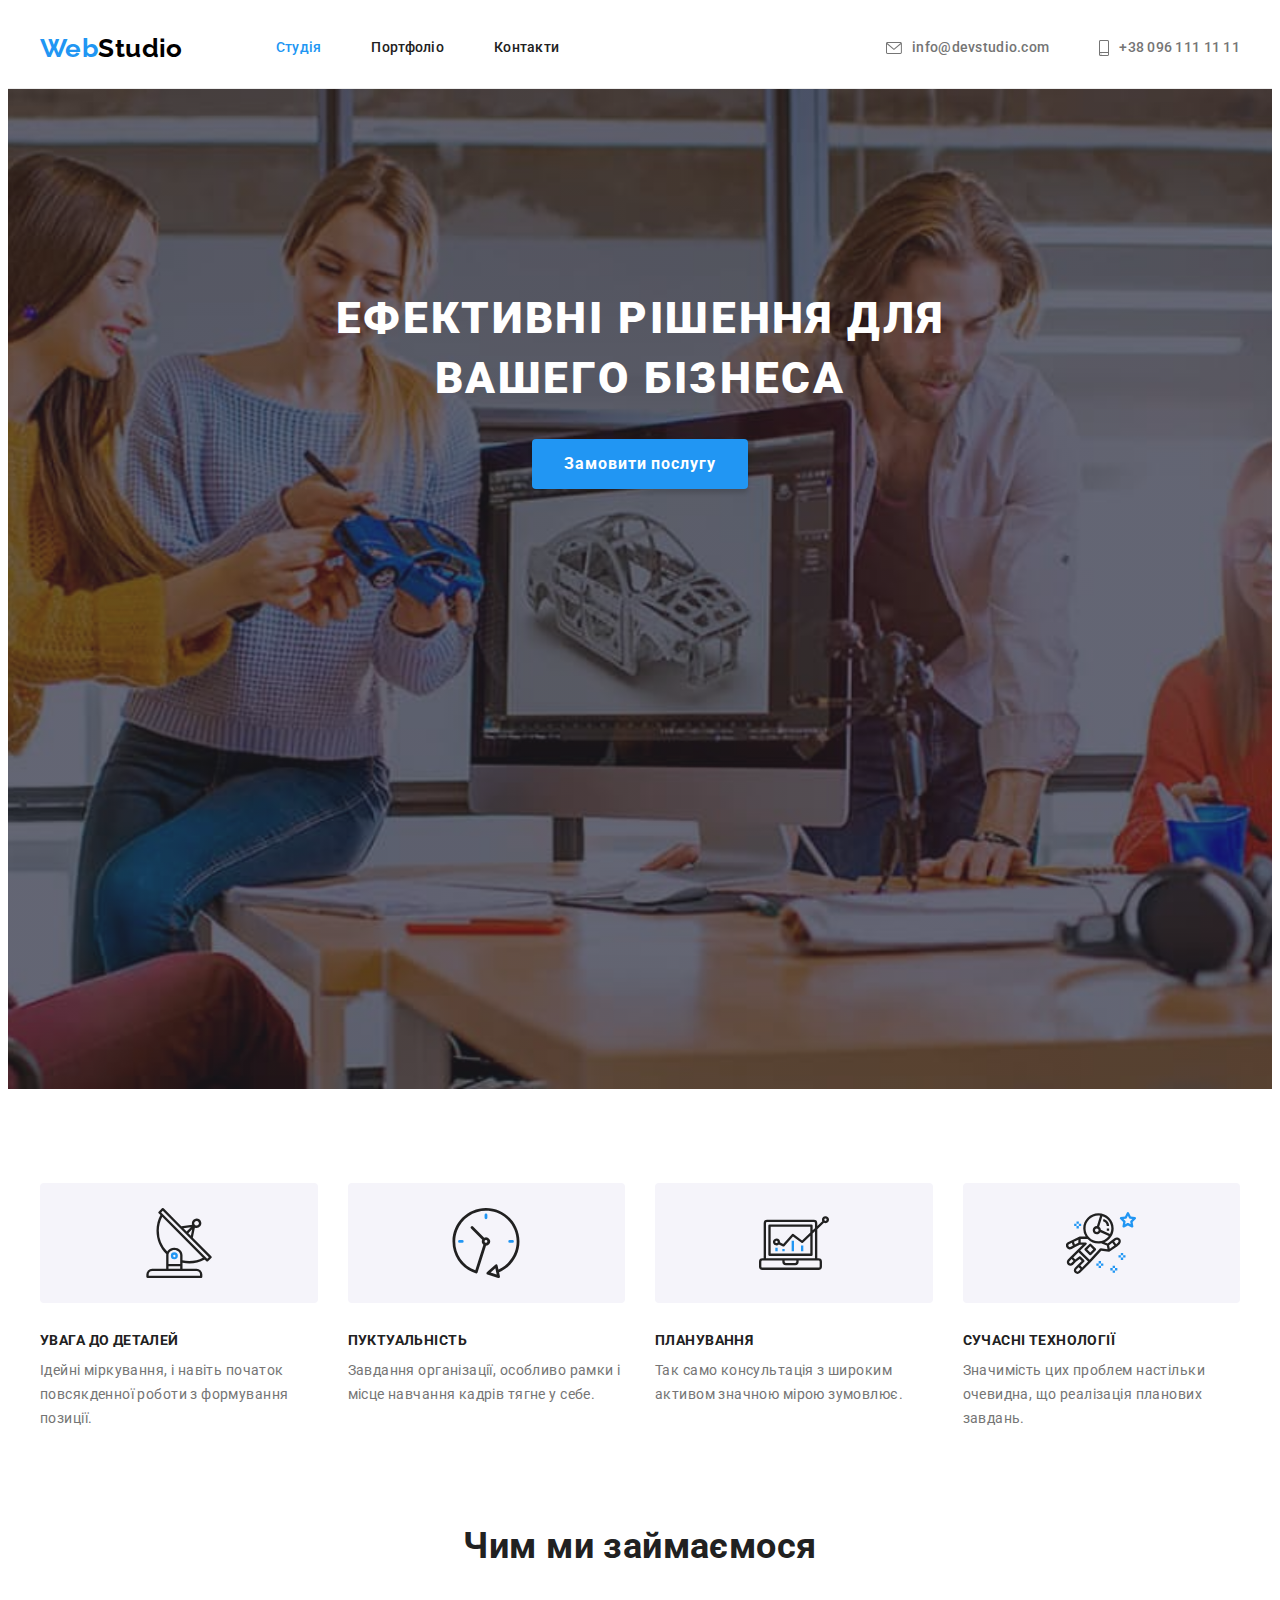
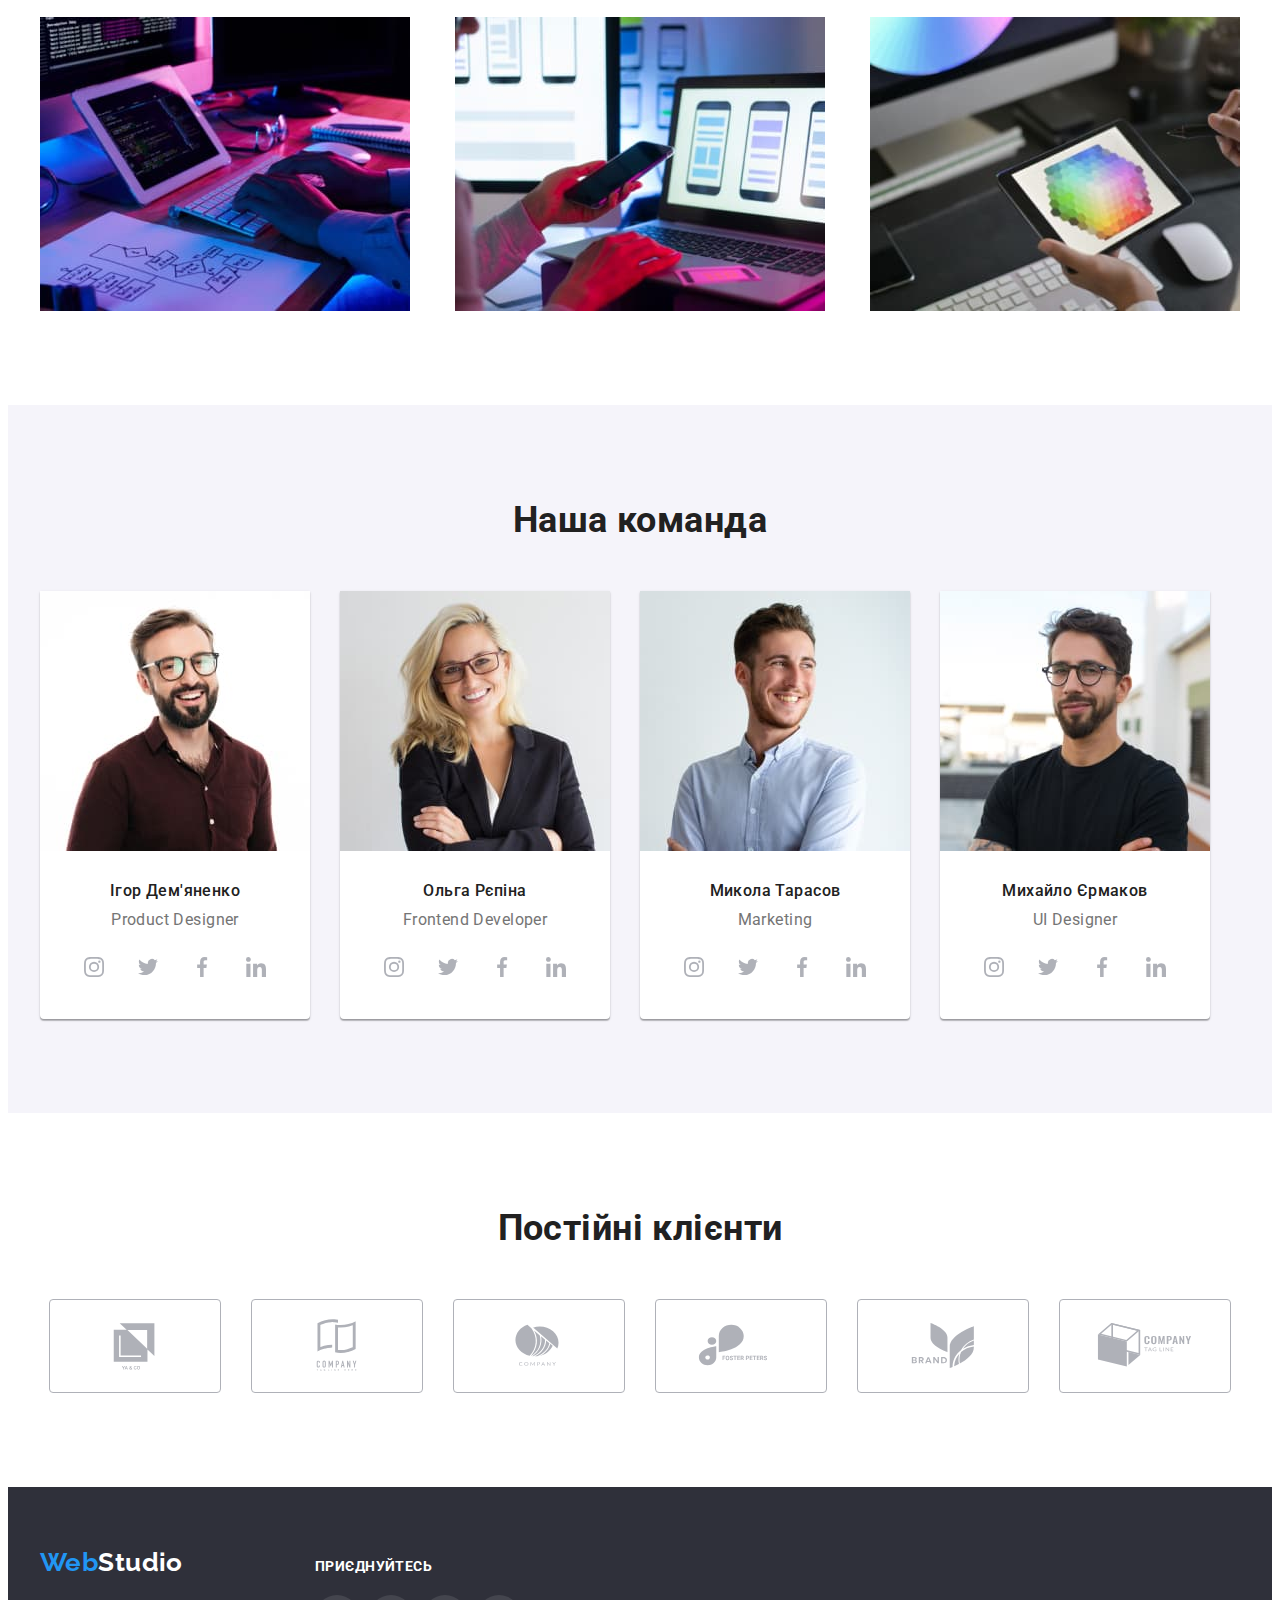
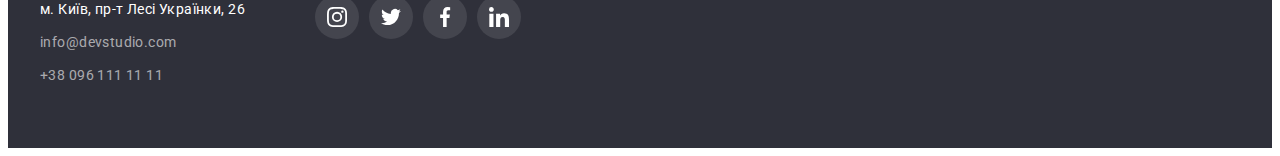
==== index.html @ c3228a9e "hw4" ====
<!DOCTYPE html>
<html lang="uk">
<head>
    <meta charset="UTF-8">
    <meta http-equiv="X-UA-Compatible" content="IE=edge">
    <meta name="viewport" content="width=device-width, initial-scale=1.0">
    <title>Студія</title>
    <link href="https://fonts.googleapis.com/css2?family=Raleway:wght@700&family=Roboto:wght@400;500;700;900&display=swap"
        rel="stylesheet">
    <link rel="stylesheet" href="https://cdnjs.cloudflare.com/ajax/libs/modern-normalize/1.1.0/modern-normalize.min.css"
        integrity="sha512-wpPYUAdjBVSE4KJnH1VR1HeZfpl1ub8YT/NKx4PuQ5NmX2tKuGu6U/JRp5y+Y8XG2tV+wKQpNHVUX03MfMFn9Q=="
        crossorigin="anonymous" referrerpolicy="no-referrer">
    <link rel="stylesheet" href="./css/styles.css">
</head>
<body>

    <header>
        <div class="container logo-flex">
            <nav class="site-nav">
                <a href="./index.html" class="logo">
                    <span class="logo accent">Web</span>Studio
                </a>
                <ul class="nav-list style-list">
                    <li class="item"><a href="./index.html" class="list current">Студія</a></li>
                    <li class="item"><a href="./portfolio.html" class="list">Портфоліо</a></li>
                    <li class="item"><a href="" class="list">Контакти</a></li>
                </ul>
            </nav>
            <div class="contacts-flex">
                <ul class="header-contacts style-list">
                    <li class="item">
                        <a href="mailto:info@devstudio.com" class="list link-contacts"><svg width="16" height="12"
                                class="svg-contacts mail">
                                <use href="./images/sprite.svg#email"></use>
                            </svg>info@devstudio.com</a>
    
                    </li>
                    <li class="item">
                        <a href="tel:+380961111111" class="list link-contacts"><svg width="10" height="16" class="svg-contacts tel">
                                <use href="./images/sprite.svg#smartphone"></use>
                            </svg>+38 096 111 11 11</a>
                    </li>
                </ul>
            </div>
        </div>
    </header>

    <main>
        <section class="overlay">
            <div class="hero">
                <h1 class="hero-title">Ефективні рішення для вашего бізнеса</h1>
                <button type="button" class="btn-hero">Замовити послугу</button>
            </div>
        </section>

        <section class="benefits section padding-no">
            <div class="container">
                <h2 class="visually-hidden">Переваги</h2>
                    <ul class="benefits-list style-list"> 
                        <li class="benefit-card">
                            <div class="benefit-img">
                                <svg width="70" height="70" class="benefit-svg">
                                    <use href="./images/sprite.svg#antenna"></use>
                                </svg>
                            </div>
                            <h3 class="title">Увага до деталей</h3>
                            <p class="benefits-descr">Ідейні міркування, і навіть початок повсякденної роботи з формування позиції.</p>
                        </li>
                        <li class="benefit-card">
                            <div class="benefit-img">
                                <svg width="70" height="70" class="benefit-svg">
                                    <use href="./images/sprite.svg#clock"></use>
                                </svg>
                            </div>
                            <h3 class="title">Пуктуальність</h3>
                            <p class="benefits-descr">Завдання організації, особливо рамки і місце навчання кадрів тягне у себе.</p>
                        </li>
                        <li class="benefit-card">
                            <div class="benefit-img">
                                <svg width="70" height="70" class="benefit-svg">
                                    <use href="./images/sprite.svg#diagram"></use>
                                </svg>
                            </div>
                            <h3 class="title">Планування</h3>
                            <p class="benefits-descr">Так само консультація з широким активом значною мірою зумовлює.</p>
                        </li>
                        <li class="benefit-card">
                            <div class="benefit-img">
                                <svg width="70" height="70" class="benefit-svg">
                                    <use href="./images/sprite.svg#astronaut"></use>
                                </svg>
                            </div>
                            <h3 class="title">Сучасні технології</h3>
                            <p class="benefits-descr">Значимість цих проблем настільки очевидна, що реалізація планових завдань.</p>
                        </li>
                    </ul>
            </div>
        </section>

        <section class="work section">
            <div class="container">
                <h2 class="work-title">Чим ми займаємося</h2>
                <ul class="work-list style-list">
                    <li class="work-card">
                        <img src="./images/do1.jpg" alt="Працююча людина з планшетом, набирає код" width="370" class="img-space-no">
                    </li>
                    <li class="work-card">
                        <img src="./images/do2.jpg" alt="Людина працює з телефоном та ноутбуком, на екрані дизайн блоків" width="370" class="img-space-no">
                    </li>
                    <li class="work-card">
                        <img src="./images/do3.jpg" alt="Людина з планшетом, на екрані кольорова палітра" width="370" class="img-space-no">
                    </li>
                </ul>
                </div>
        </section>

        <section class="team  section">
            <div class="container">
                <h2 class="team-title">Наша команда</h2>
                <ul class="team-list style-list">
                    <li class="team-card">
                        <img src="./images/member1.jpg" alt="Член команди 1" width="270" class="img-space-no">
                        <div class="team-box">
                            <h3 class="member-name">Ігор Дем'яненко</h3>
                            <p lang="en" class="member-descr">Product Designer</p>
                            <ul class="social-net-flex style-list">
                                <li class="item">
                                    <a href="#" class="link-social-net">
                                        <svg class="svg-social-net">
                                            <use href="./images/sprite.svg#instagram"></use>
                                        </svg>
                                    </a>
                                </li>
                                <li class="item">
                                    <a href="#" class="link-social-net">
                                        <svg class="svg-social-net">
                                            <use href="./images/sprite.svg#twitter"></use>
                                        </svg>
                                    </a>
                                </li>
                                <li class="item">
                                    <a href="#" class="link-social-net">
                                        <svg class="svg-social-net">
                                            <use href="./images/sprite.svg#facebook"></use>
                                        </svg>
                                    </a>
                                </li>
                                <li class="item">
                                    <a href="#" class="link-social-net">
                                        <svg class="svg-social-net">
                                            <use href="./images/sprite.svg#linkedin"></use>
                                        </svg>
                                    </a>
                                </li>
                            </ul>
                        </div>
                    </li>
                    <li class="team-card">
                        <img src="./images/member2.jpg" alt="Член команди 2" width="270" class="img-space-no">
                        <div class="team-box">
                            <h3 class="member-name">Ольга Рєпіна</h3>
                            <p lang="en" class="member-descr">Frontend Developer</p>
                            <ul class="social-net-flex style-list">
                                <li class="item">
                                    <a href="#" class="link-social-net">
                                        <svg class="svg-social-net">
                                            <use href="./images/sprite.svg#instagram"></use>
                                        </svg>
                                    </a>
                                </li>
                                <li class="item">
                                    <a href="#" class="link-social-net">
                                        <svg class="svg-social-net">
                                            <use href="./images/sprite.svg#twitter"></use>
                                        </svg>
                                    </a>
                                </li>
                                <li class="item">
                                    <a href="#" class="link-social-net">
                                        <svg class="svg-social-net">
                                            <use href="./images/sprite.svg#facebook"></use>
                                        </svg>
                                    </a>
                                </li>
                                <li class="item">
                                    <a href="#" class="link-social-net">
                                        <svg class="svg-social-net">
                                            <use href="./images/sprite.svg#linkedin"></use>
                                        </svg>
                                    </a>
                                </li>
                            </ul>
                        </div> 
                    </li>
                    <li class="team-card">
                        <img src="./images/member3.jpg" alt="Член команди 3" width="270" class="img-space-no">
                        <div class="team-box">
                            <h3 class="member-name">Микола Тарасов</h3>
                            <p lang="en" class="member-descr">Marketing</p>
                            <ul class="social-net-flex style-list">
                                <li class="item">
                                    <a href="#" class="link-social-net">
                                        <svg class="svg-social-net">
                                            <use href="./images/sprite.svg#instagram"></use>
                                        </svg>
                                    </a>
                                </li>
                                <li class="item">
                                    <a href="#" class="link-social-net">
                                        <svg class="svg-social-net">
                                            <use href="./images/sprite.svg#twitter"></use>
                                        </svg>
                                    </a>
                                </li>
                                <li class="item">
                                    <a href="#" class="link-social-net">
                                        <svg class="svg-social-net">
                                            <use href="./images/sprite.svg#facebook"></use>
                                        </svg>
                                    </a>
                                </li>
                                <li class="item">
                                    <a href="#" class="link-social-net">
                                        <svg class="svg-social-net">
                                            <use href="./images/sprite.svg#linkedin"></use>
                                        </svg>
                                    </a>
                                </li>
                            </ul>
                        </div> 
                    </li>
                    <li class="team-card">
                        <img src="./images/member4.jpg" alt="Член команди 4" width="270" class="img-space-no">
                        <div class="team-box">
                            <h3 class="member-name">Михайло Єрмаков</h3>
                            <p lang="en" class="member-descr">UI Designer</p>
                            <ul class="social-net-flex style-list">
                                <li class="item">
                                    <a href="#" class="link-social-net">
                                        <svg class="svg-social-net">
                                            <use href="./images/sprite.svg#instagram"></use>
                                        </svg>
                                    </a>
                                </li>
                                <li class="item">
                                    <a href="#" class="link-social-net">
                                        <svg class="svg-social-net">
                                            <use href="./images/sprite.svg#twitter"></use>
                                        </svg>
                                    </a>
                                </li>
                                <li class="item">
                                    <a href="#" class="link-social-net">
                                        <svg class="svg-social-net">
                                            <use href="./images/sprite.svg#facebook"></use>
                                        </svg>
                                    </a>
                                </li>
                                <li class="item">
                                    <a href="#" class="link-social-net">
                                        <svg class="svg-social-net">
                                            <use href="./images/sprite.svg#linkedin"></use>
                                        </svg>
                                    </a>
                                </li>
                            </ul>
                        </div> 
                    </li>
                </ul>
            </div>
        </section>
        <section class="section">
            <div class="container">
                <h2 class="clients-title">Постійні клієнти</h2>
                <ul class="style-list clients-logo">
                    <li class="item">
                        <a href="#" class="link-client">
                            <svg class="svg-client">
                                <use href="./images/sprite.svg#client1"></use>
                            </svg>
                        </a>
                    </li>
                    <li class="item">
                        <a href="#" class="link-client">
                            <svg class="svg-client">
                                <use href="./images/sprite.svg#client2"></use>
                            </svg>
                        </a>
                    </li>
                    <li class="item">
                        <a href="#" class="link-client">
                            <svg class="svg-client">
                                <use href="./images/sprite.svg#client3"></use>
                            </svg>
                        </a>
                    </li>
                    <li class="item">
                        <a href="#" class="link-client">
                            <svg class="svg-client">
                                <use href="./images/sprite.svg#client4"></use>
                            </svg>
                        </a>
                    </li>
                    <li class="item">
                        <a href="#" class="link-client">
                            <svg class="svg-client">
                                <use href="./images/sprite.svg#client5"></use>
                            </svg>
                        </a>
                    </li>
                    <li class="item">
                        <a href="#" class="link-client">
                            <svg class="svg-client">
                                <use href="./images/sprite.svg#client6"></use>
                            </svg>
                        </a>
                    </li>
                </ul>
            </div>
        </section>

    </main>

    <footer class="footer">
        <div class="container cont-footer">
            <div class="footer-colum1">
                <a href="./index.html" class="logo footer">
                    <span class="logo accent">Web</span>Studio
                </a>
                <address>
                    <ul class="footer-list style-list">
                        <li class="footer-item"><a href="https://goo.gl/maps/CPtrU1FHBa2aNyZL9" target="_blank" rel="noopener noreferrer nofollow" class="footer-map">м. Київ, пр-т Лесі Українки, 26</a></li>
                        <li class="footer-item"><a href="mailto:info@devstudio.com" class="footer-mail">info@devstudio.com</a></li>
                        <li class="footer-item"><a href="tel:+380961111111" class="footer-tel">+38 096 111 11 11</a></li>
                    </ul>
                </address>
            </div>
            <div class="footer-colum2">
                <p class="footer-link-title">Приєднуйтесь</p>
                <ul class="social-net-flex style-list">
                    <li class="item">
                        <a href="#" class="link-social-net link-sn-footer">
                            <svg class="svg-social-net net-footer">
                                <use href="./images/sprite.svg#instagram"></use>
                            </svg>
                        </a>
                    </li>
                    <li class="item">
                        <a href="#" class="link-social-net link-sn-footer">
                            <svg class="svg-social-net net-footer">
                                <use href="./images/sprite.svg#twitter"></use>
                            </svg>
                        </a>
                    </li>
                    <li class="item">
                        <a href="#" class="link-social-net link-sn-footer">
                            <svg class="svg-social-net net-footer">
                                <use href="./images/sprite.svg#facebook"></use>
                            </svg>
                        </a>
                    </li>
                    <li class="item">
                        <a href="#" class="link-social-net link-sn-footer">
                            <svg class="svg-social-net net-footer">
                                <use href="./images/sprite.svg#linkedin"></use>
                            </svg>
                        </a>
                    </li>
                </ul>
            </div>
        </div>
    </footer>

    
</body>
</html>
---- css/styles.css ----
:root {
--primary-text-color: #757575;
--secondary-text-color: #212121;
--accent-color: #2196F3;
--primary-white-color: #FFFFFF;
--secondary-bgrc: #2F303A;
--third-bgr: #F5F4FA;
--border-header-color: #ECECEC;
--border-card-color: #EEEEEE;
--bgc-hero: #C4C4C4;
--btn-hero-active: #188CE8;
--link-color: #AFB1B8;
}


body {
    background-color: var(--primary-white-color);
    color: var(--primary-text-color);
    font-family: 'Roboto', sans-serif;
    font-size: 14px;
    letter-spacing: 0.03em;
}


.container {
    width: 1200px;
    padding-left: 15px;
    padding-right: 15px;
    margin: 0 auto;
}

.section {
    padding-top: 94px;
    padding-bottom: 94px;
}

.style-list {
    list-style-type: none;
    margin-top: 0;
    margin-bottom: 0;
    padding-left: 0;
}

.img-space-no {
    display: block;
}

/* Header */

header {
    border-bottom: 1px solid;
    border-bottom-color: var(--border-header-color);
}

.logo-flex,
.site-nav,
.nav-list,
.header-contacts {
    display: flex;
    align-items: center;
}


.logo {
    color: #000;
    text-decoration: none;
    font-family: 'Raleway';
    font-weight: 700;
    font-size: 26px;
    line-height: 1.19;
}

.logo.accent {
    color: var(--accent-color);
}

.nav-list {
    margin-left: 93px;
}

.nav-list .item + .item,
.header-contacts .item + .item {
    margin-left: 50px;
}

.nav-list .list {
    display: inline-block;
    padding-top: 32px;
    padding-bottom: 32px;

    color: var(--secondary-text-color);
    text-decoration: none;
    font-weight: 500;
    line-height: 1.14;
    letter-spacing: 0.02em;
}

.list.current {
    color: var(--accent-color);
}

.contacts-flex {
    margin-left: auto;
}

.header-contacts .list {
    padding-top: 32px;
    padding-bottom: 32px;
    display: flex;

    color: var(--primary-text-color);
    text-decoration: none;
    font-weight: 500;
    line-height: 1.14;
    letter-spacing: 0.02em;
    text-align: center
}

.svg-contacts {
    fill: currentColor;
    margin-right: 10px;
}

.link-contacts {
    display: flex;
    align-items: center;
}

.nav-list .list:hover,
.nav-list .list:focus,
.header-contacts .list:hover,
.header-contacts .list:focus {
    color: var(--accent-color);
}


/* Hero */
.overlay {
    height: 600px;
    max-width: 1600px;
    margin-left: auto;
    margin-right: auto;
    background-image: linear-gradient(
        to right,
        rgba(47, 48, 58, 0.4),
        rgba(47, 48, 58, 0.4)), 
        url(../images/herobg.jpg);
    background-size: cover;
    background-position: center;
    padding-top: 200px;
    padding-bottom: 200px;
    background-color: var(--bgc-hero);
}

.hero {
    text-align: center;
}


.hero-title {
    margin: 0 auto 30px auto;

    color: var(--primary-white-color);
    font-weight: 900;
    font-size: 44px;
    line-height: 1.36;
    letter-spacing: 0.06em;
    text-transform: uppercase;
    max-width: 696px;
}

.btn-hero {
    cursor: pointer;
    color: var(--primary-white-color);
    background-color: var(--accent-color);
    font-weight: 700;
    font-size: 16px;
    line-height: 1.88;
    letter-spacing: 0.06em;
    font-family: 'Roboto';
    border-radius: 4px;
    border: none;
    box-shadow: 0px 4px 4px rgba(0, 0, 0, 0.15);
    padding: 10px 32px;
}

.btn-hero:active {
    background-color: var(--btn-hero-active);
}

/* Benefits  and do (title)*/ 

.visually-hidden {
    position: absolute;
    white-space: nowrap;
    width: 1px;
    height: 1px;
    overflow: hidden;
    border: 0;
    padding: 0;
    clip: rect(0 0 0 0);
    clip-path: inset(50%);
    margin: -1px;
}

.benefits-list {
    display: flex;
}

.benefit-card {
    width: calc((100% - 90px)/4);
}

.benefit-card:not(:last-of-type) {
    margin-right: 30px;
}

.benefit-img {
    background-color: var(--third-bgr);
    border-radius: 4px;
    display: flex;
    align-items: center;
    justify-content: center;
    height: 120px;
}

.benefit-svg {
    display: block;
}

.benefits-list .title {
    margin-top: 30px;
    margin-bottom: 10px;

    color: var(--secondary-text-color);
    font-weight: 700;
    font-size: 14px;
    line-height: 1.14;
    text-transform: uppercase;
}

.benefits-descr {
    margin-top: 0;
    margin-bottom: 0;

    line-height: 1.71;
}

.section.padding-no {
    padding-bottom: 0;
}
/* What we do */

.work-list {
    display: flex;
    justify-content: space-between;
}

.work-title,
.team-title,
.clients-title {
    margin-top: 0;
    margin-bottom: 50px;
    text-align: center;

    color: var(--secondary-text-color);
    font-weight: 700;
    font-size: 36px;
    line-height: 1.17;
}


/* Team */
.team {
    background-color: var(--third-bgr);
}

.team-list {
    display: flex;
}

.team-card {
    text-align: center;
    width: 270px;

    box-shadow: 0px 1px 3px rgba(0, 0, 0, 0.12), 0px 1px 1px rgba(0, 0, 0, 0.14), 0px 2px 1px rgba(0, 0, 0, 0.2);
    border-radius: 0px 0px 4px 4px;
    background-color: var(--primary-white-color);
    
}

.team-card:not(:last-of-type) {
    margin-right: 30px;
}

.team-box {
    padding-top: 30px;
    padding-bottom: 30px;
}

.member-name {
    margin-bottom: 10px;
    margin-top: 0;

    color: var(--secondary-text-color);
    font-weight: 500;
    font-size: 16px;
    line-height: 1.19;
}

.member-descr {
    margin-top: 0;
    margin-bottom: 16px;
    
    font-size: 16px;
    line-height: 1.19;
}

/* Social-links */

.link-social-net {
    display: flex;
    height: 44px;
    width: 44px;
    border-radius: 50%;
    align-items: center;
    justify-content: center;
    color: var(--link-color);
}


.svg-social-net.net-footer {
    fill: var(--primary-white-color);
}

.social-net-flex,
.social-net-flex .item {
    display: flex;
}

.team-box > .social-net-flex {
    justify-content: center;
}

.social-net-flex > .item + .item {
    margin-left: 10px;
}

.link-social-net.link-sn-footer {
    background-color: rgba(255, 255, 255, 0.1);
}

.svg-social-net {
    width: 20px;
    height: 20px;
    fill: currentColor;
}

.item .link-social-net:hover,
.item .link-social-net:focus {
    background-color: var(--accent-color);
    color: var(--primary-white-color);
}


/* Clients */

.clients-logo {
    display: flex;
    justify-content: center;

}


.svg-client {
    width: 106px;
    height: 60px;
    fill: currentColor;
}

.clients-logo > .item + .item {
    margin-left: 30px;
}

.link-client {
    border: 1px solid;
    border-color: var(--link-color);
    border-radius: 4px;
    display: flex;
    align-items: center;
    justify-content: center;
    height: 92px;
    width: 170px;
    color: var(--link-color);
}

.link-client:hover,
.link-client:focus {
    border-color: var(--accent-color);
    color: var(--accent-color);
}


/* Footer */

footer {
    background-color: var(--secondary-bgrc);
    padding-top: 60px;
    padding-bottom: 60px;
}


.logo.footer {
    margin-bottom: 20px;

    color: var(--primary-white-color);
    display: inline-block;
}


.footer-map {
    color: var(--primary-white-color);
    text-decoration: none;
    font-style: normal;
    display: inline-block;
    line-height: 1.71;
}

.footer-list .footer-item + .footer-item {
    margin-top: 9px;
}

.footer-mail,
.footer-tel {
    display: inline-block;

   color: rgba(255, 255, 255, 0.6);
   text-decoration: none;
   font-style: normal;
   line-height: 1.71;
}

.footer-map:hover,
.footer-map:focus,
.footer-mail:hover,
.footer-mail:focus,
.footer-tel:hover,
.footer-tel:focus {
    color: var(--accent-color);
}

.footer-link-title {
    margin-top: 12px;
    margin-bottom: 20px;
    text-transform: uppercase;
    color: var(--primary-white-color);
    font-weight: 700;
    line-height: 1.14;
}

.cont-footer {
    display: flex;
}

.footer-colum2 {
    margin-left: 70px;
}

/* Portfolio-filter */

.filter-list {
    display: flex;
    justify-content: center;
    margin-bottom: 50px;
}

.filter-list .btn-list {
    margin-right: 8px;
}

.filter-list .btn-no-margin.btn-list {
    margin-right: 0;
}

.filter-list .btn-list {
    padding: 6px 25px;
    color: var(--secondary-text-color);
    background-color: var(--third-bgr);
    border: none;
    cursor: pointer;
    font-family: 'Roboto';
    font-weight: 500;
    font-size: 16px;
    line-height: 1.62;
    border-radius: 4px;
}

.filter-list .btn-list:hover,
.filter-list .btn-list:focus {
    color: var(--primary-white-color);
    background-color: var(--accent-color);
    box-shadow: 0px 3px 1px rgba(0, 0, 0, 0.1), 0px 1px 2px rgba(0, 0, 0, 0.08), 0px 2px 2px rgba(0, 0, 0, 0.12);
}

/* Portfolio-projects */

.projects {
    display: flex;
    flex-wrap: wrap;
}

.projects-card {
    width: calc((100% - 60px)/3);
}

.projects-card.shadow:hover {
    box-shadow: 0px 1px 1px rgba(0, 0, 0, 0.12), 0px 4px 4px rgba(0, 0, 0, 0.06), 1px 4px 6px rgba(0, 0, 0, 0.16);
}

.border-card {
    padding: 20px 24px;
    border-bottom: 1px solid;
    border-left: 1px solid;
    border-right: 1px solid;
    border-color: var(--border-card-color);
}

.projects-card:not(:nth-child(3n)) {
    margin-right: 30px;
}

.projects-card:not(:nth-last-child(-n + 3)) {
    margin-bottom: 30px;
}

.project-title {
    margin-bottom: 4px;
    margin-top: 0;

    color: var(--secondary-text-color);
    font-weight: 700;
    font-size: 18px;
    line-height: 2;
    letter-spacing: 0.06em;
}

.type-project {
    margin-top: 0;
    margin-bottom: 0;

    font-size: 16px;
    line-height: 1.88;
}
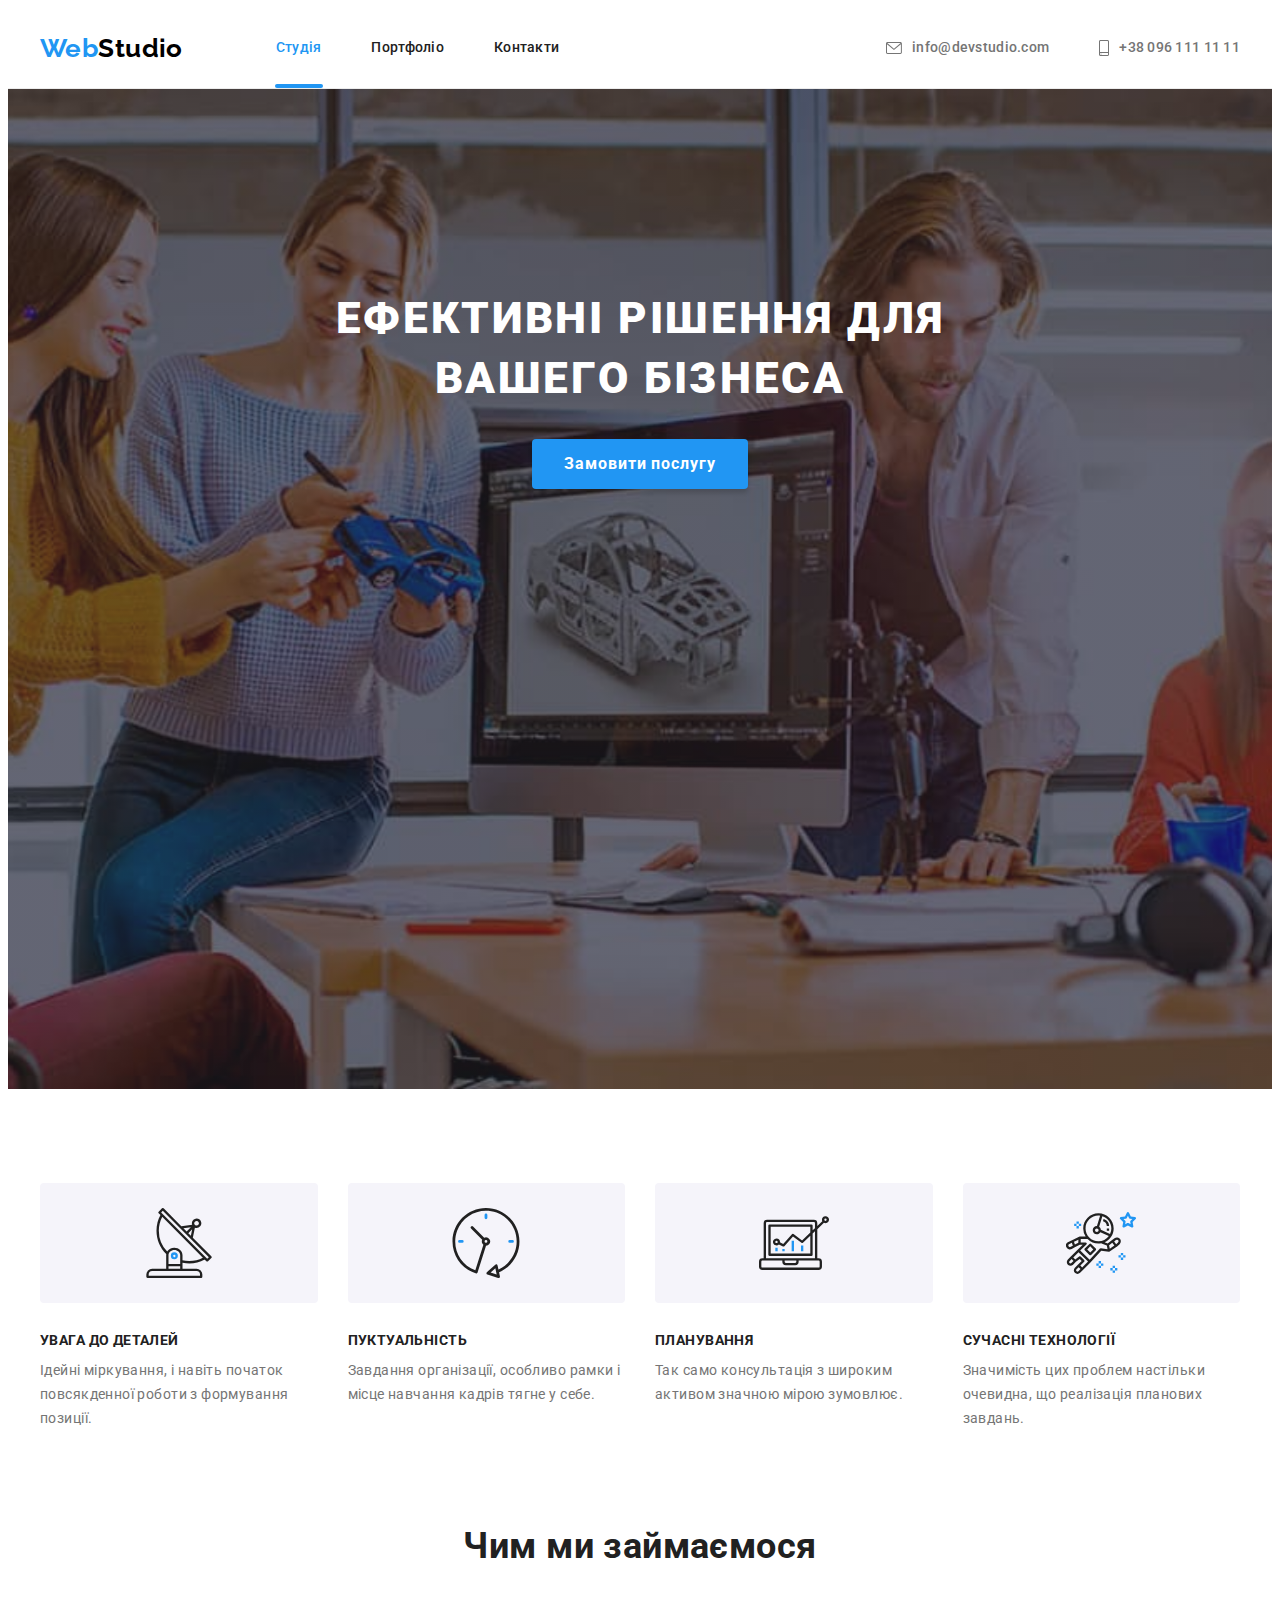
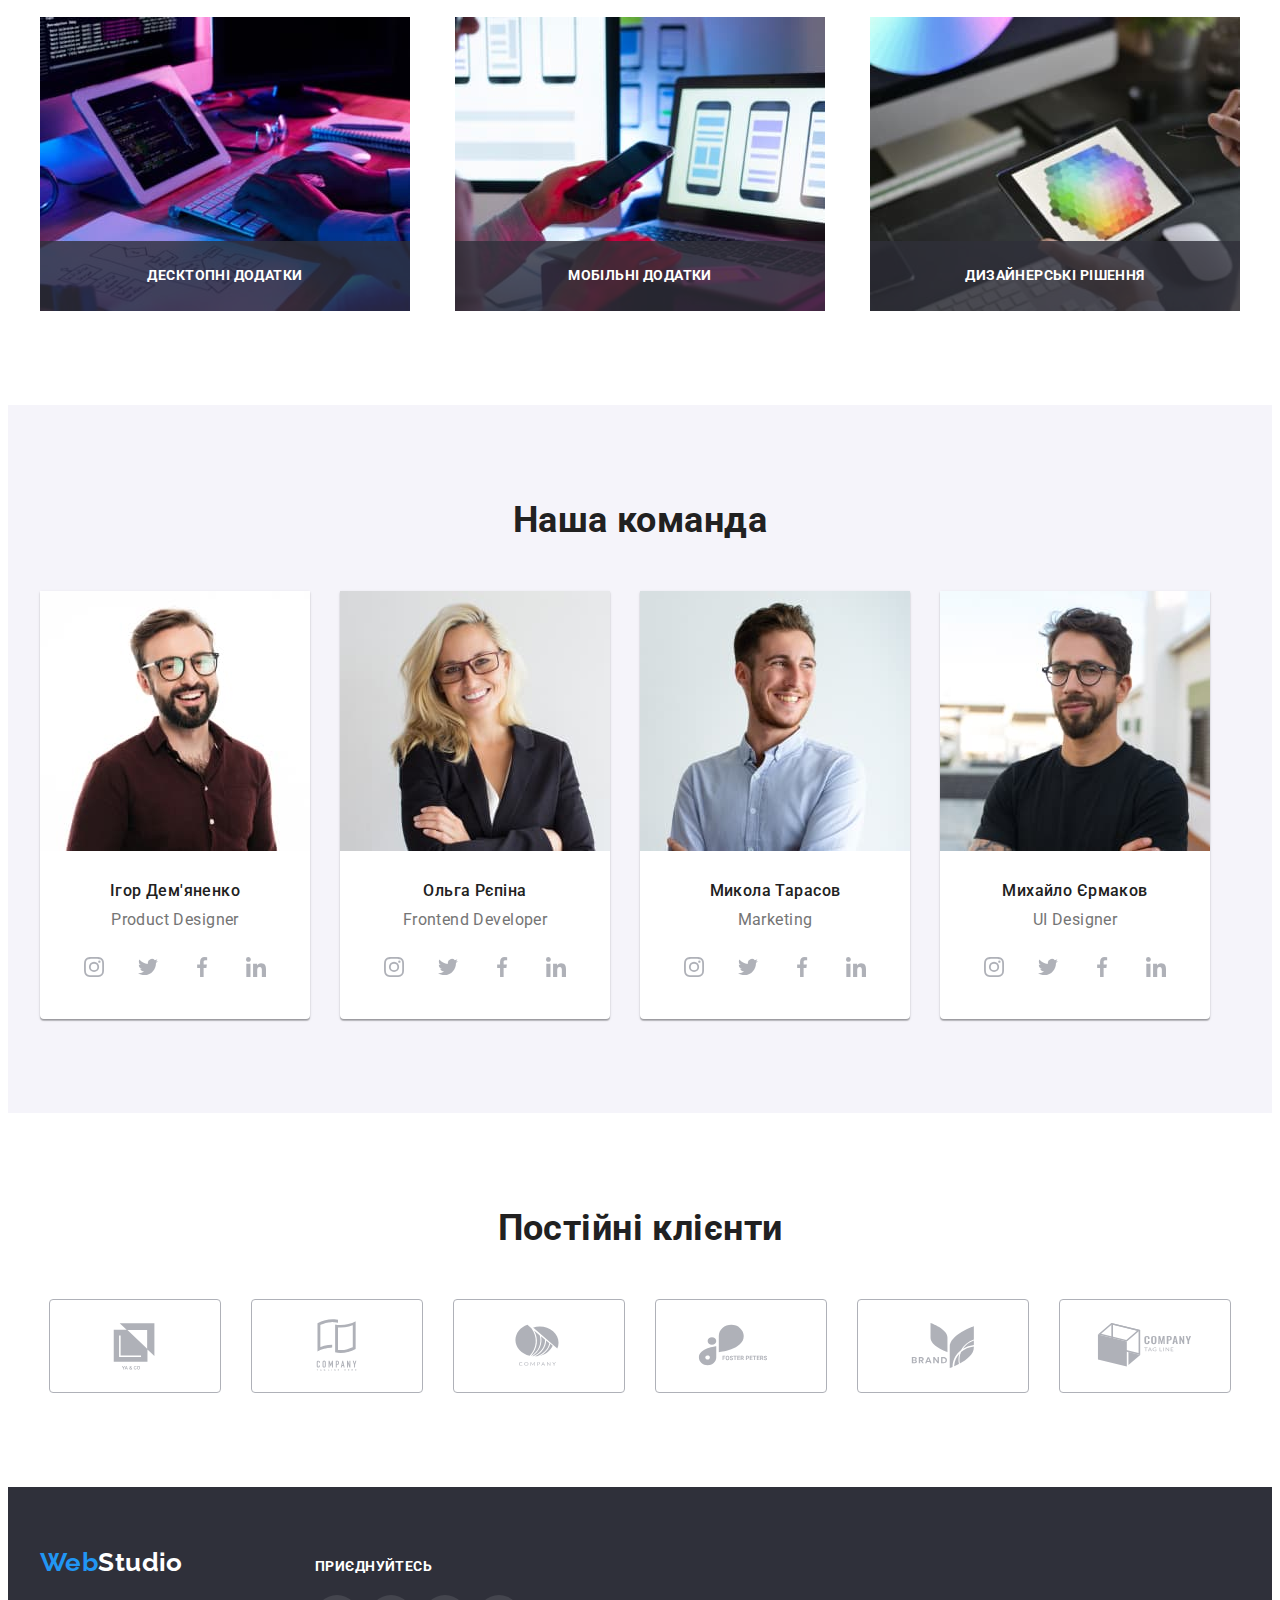
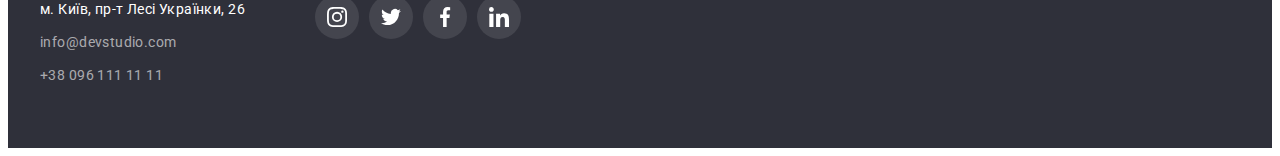
==== commit cbb0e29f: "try" ====
--- a/index.html
+++ b/index.html
@@ -21,7 +21,7 @@
                     <span class="logo accent">Web</span>Studio
                 </a>
                 <ul class="nav-list style-list">
-                    <li class="item"><a href="./index.html" class="list current">Студія</a></li>
+                    <li class="item"><a href="./index.html" class="list current first">Студія</a></li>
                     <li class="item"><a href="./portfolio.html" class="list">Портфоліо</a></li>
                     <li class="item"><a href="" class="list">Контакти</a></li>
                 </ul>
@@ -49,7 +49,7 @@
         <section class="overlay">
             <div class="hero">
                 <h1 class="hero-title">Ефективні рішення для вашего бізнеса</h1>
-                <button type="button" class="btn-hero">Замовити послугу</button>
+                <button data-modal-open type="button" class="btn-hero">Замовити послугу</button>
             </div>
         </section>
 
@@ -102,13 +102,22 @@
                 <h2 class="work-title">Чим ми займаємося</h2>
                 <ul class="work-list style-list">
                     <li class="work-card">
-                        <img src="./images/do1.jpg" alt="Працююча людина з планшетом, набирає код" width="370" class="img-space-no">
+                        <div class="work-thumb">
+                            <img src="./images/do1.jpg" alt="Працююча людина з планшетом, набирає код" width="370" class="img-space-no">
+                            <h3 class="work-descr">Десктопні додатки</h3>
+                        </div>
                     </li>
                     <li class="work-card">
-                        <img src="./images/do2.jpg" alt="Людина працює з телефоном та ноутбуком, на екрані дизайн блоків" width="370" class="img-space-no">
+                        <div class="work-thumb">
+                            <img src="./images/do2.jpg" alt="Людина працює з телефоном та ноутбуком, на екрані дизайн блоків" width="370" class="img-space-no">
+                            <h3 class="work-descr">Мобільні додатки</h3>
+                        </div>
                     </li>
                     <li class="work-card">
-                        <img src="./images/do3.jpg" alt="Людина з планшетом, на екрані кольорова палітра" width="370" class="img-space-no">
+                        <div class="work-thumb">
+                            <img src="./images/do3.jpg" alt="Людина з планшетом, на екрані кольорова палітра" width="370" class="img-space-no">
+                            <h3 class="work-descr">Дизайнерські рішення</h3>
+                        </div>
                     </li>
                 </ul>
                 </div>
@@ -371,6 +380,13 @@
         </div>
     </footer>
 
-    
+    <div data-modal class="backdrop is-hidden">
+        <div class="modal">
+            <button data-modal-close class="close-btn"> 
+                <div><img src="./images/close.svg"></div>
+            </button>
+        </div>
+    </div>
+    <script src="./modal.js"></script>
 </body>
 </html>--- a/css/styles.css
+++ b/css/styles.css
@@ -93,11 +93,40 @@
     font-weight: 500;
     line-height: 1.14;
     letter-spacing: 0.02em;
+    transition: color 250ms cubic-bezier(0.4, 0, 0.2, 1);
 }
 
 .list.current {
     color: var(--accent-color);
-}
+    align-items: center;
+}
+
+.nav-list .item {
+    position: relative;
+}
+
+.list.current::after {
+    position: absolute;
+    bottom: 0;
+    left: 50%;
+    transform: translate(-50%);
+
+    content: "";
+    display: block;
+    height: 4px;
+    background-color: var(--accent-color);
+    border-radius: 2px; 
+}
+
+.list.current.first::after {
+    width: 48px;
+}
+
+.list.current.second::after {
+    width: 78px;
+}
+
+
 
 .contacts-flex {
     margin-left: auto;
@@ -113,7 +142,8 @@
     font-weight: 500;
     line-height: 1.14;
     letter-spacing: 0.02em;
-    text-align: center
+    text-align: center;
+    transition: color 250ms cubic-bezier(0.4, 0, 0.2, 1);
 }
 
 .svg-contacts {
@@ -182,9 +212,11 @@
     border: none;
     box-shadow: 0px 4px 4px rgba(0, 0, 0, 0.15);
     padding: 10px 32px;
-}
-
-.btn-hero:active {
+    transition: background-color 250ms cubic-bezier(0.4, 0, 0.2, 1);
+}
+
+.btn-hero:active,
+.btn-hero:hover {
     background-color: var(--btn-hero-active);
 }
 
@@ -268,7 +300,35 @@
     font-size: 36px;
     line-height: 1.17;
 }
-
+.work-thumb {
+    position: relative;
+}
+
+.work-thumb::before {
+    position: absolute;
+    bottom: 0;
+    left: 0;
+    display: inline-block;
+    content: "";
+    width: 100%;
+    height: 70px;
+    background: rgba(47, 48, 58, 0.8);
+}
+
+.work-descr {
+    position: absolute;
+    bottom: 27px;
+    left: 50%;
+    transform: translate(-50%, 0);
+    margin: 0;
+    max-width: 19x;
+
+    text-transform: uppercase;
+    font-weight: 700;
+    font-size: 14px;
+    line-height: 1.14;
+    color: var(--primary-white-color);
+}
 
 /* Team */
 .team {
@@ -326,6 +386,7 @@
     align-items: center;
     justify-content: center;
     color: var(--link-color);
+    transition: color 250ms cubic-bezier(0.4, 0, 0.2, 1), background-color 250ms cubic-bezier(0.4, 0, 0.2, 1);;
 }
 
 
@@ -392,6 +453,7 @@
     height: 92px;
     width: 170px;
     color: var(--link-color);
+    transition: color 250ms cubic-bezier(0.4, 0, 0.2, 1), border-color 250ms cubic-bezier(0.4, 0, 0.2, 1);;
 }
 
 .link-client:hover,
@@ -424,6 +486,7 @@
     font-style: normal;
     display: inline-block;
     line-height: 1.71;
+    transition: color 250ms cubic-bezier(0.4, 0, 0.2, 1);
 }
 
 .footer-list .footer-item + .footer-item {
@@ -438,6 +501,7 @@
    text-decoration: none;
    font-style: normal;
    line-height: 1.71;
+    transition: color 250ms cubic-bezier(0.4, 0, 0.2, 1);
 }
 
 .footer-map:hover,
@@ -493,6 +557,7 @@
     font-size: 16px;
     line-height: 1.62;
     border-radius: 4px;
+    transition: color 250ms cubic-bezier(0.4, 0, 0.2, 1), background-color 250ms cubic-bezier(0.4, 0, 0.2, 1);
 }
 
 .filter-list .btn-list:hover,
@@ -552,4 +617,82 @@
     line-height: 1.88;
 }
 
-
+.portfolio-thumb {
+    position: relative;
+    overflow: hidden;
+}
+
+.portfolio-desc {
+    position: absolute;
+    top: 50%;
+    left: 50%;
+    transform: translate(-50%, -50%);
+    margin: 0;
+    width: 322px;
+
+    font-weight: 400;
+    font-size: 18px;
+    line-height: 1.56;
+    color: var(--primary-white-color);
+}
+
+.portfolio-overlay {
+    position: absolute;
+    top: 0;
+    left: 0;
+    width: 100%;
+    height: 100%;
+    background-color: rgba(33, 150, 243, 0.9);
+    transform: translateY(295px);
+    transition: transform 250ms cubic-bezier(0.4, 0, 0.2, 1)
+}
+
+.projects-card:hover .portfolio-overlay{
+    transform: translateY(0);
+}
+
+/* Modal */
+.backdrop {
+    position: fixed;
+    left: 0;
+    top: 0;
+    width: 100%;
+    height: 100%;
+    background-color: rgba(0, 0, 0, 0.2);
+    opacity: 1;
+}
+
+.backdrop.is-hidden {
+    pointer-events: none;
+    opacity: 0; 
+    visibility: hidden;
+}
+
+.backdrop.is-hidden .modal {
+    transform: translate(-50%, -50%) scale(0.8);
+}
+
+.modal {
+    position: absolute;
+    top: 50%;
+    left: 50%;
+    transform: translate(-50%, -50%) scale(1);
+
+    width: 528px;
+    height: 581px;
+    background-color: var(--primary-white-color);
+    border-radius: 4px;
+
+    transition: transform 250ms cubic-bezier(0.4, 0, 0.2, 1);
+}
+
+.close-btn {
+    position: absolute;
+    top: 8px;
+    right: 8px;
+    border: none;
+    margin: 0;
+    padding: 0;
+    background-color: var(--primary-white-color);
+    cursor: pointer;
+}